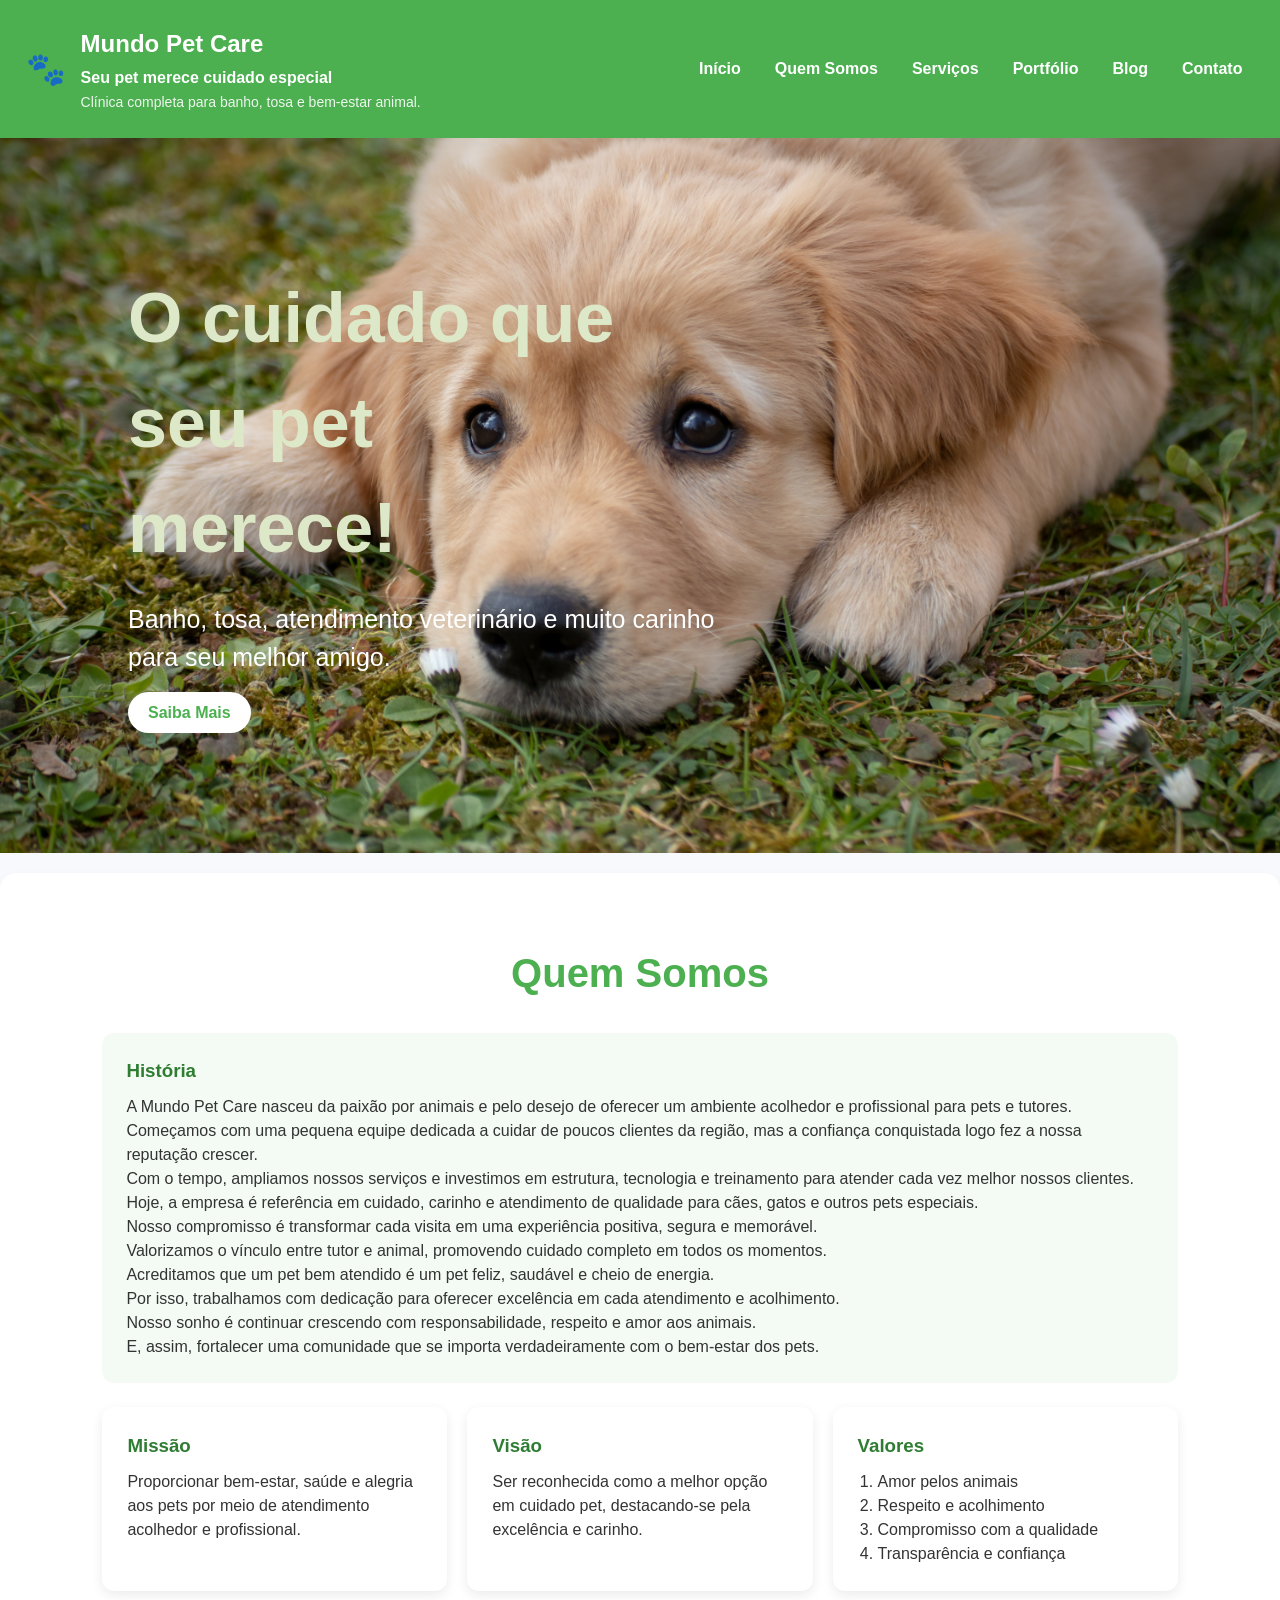
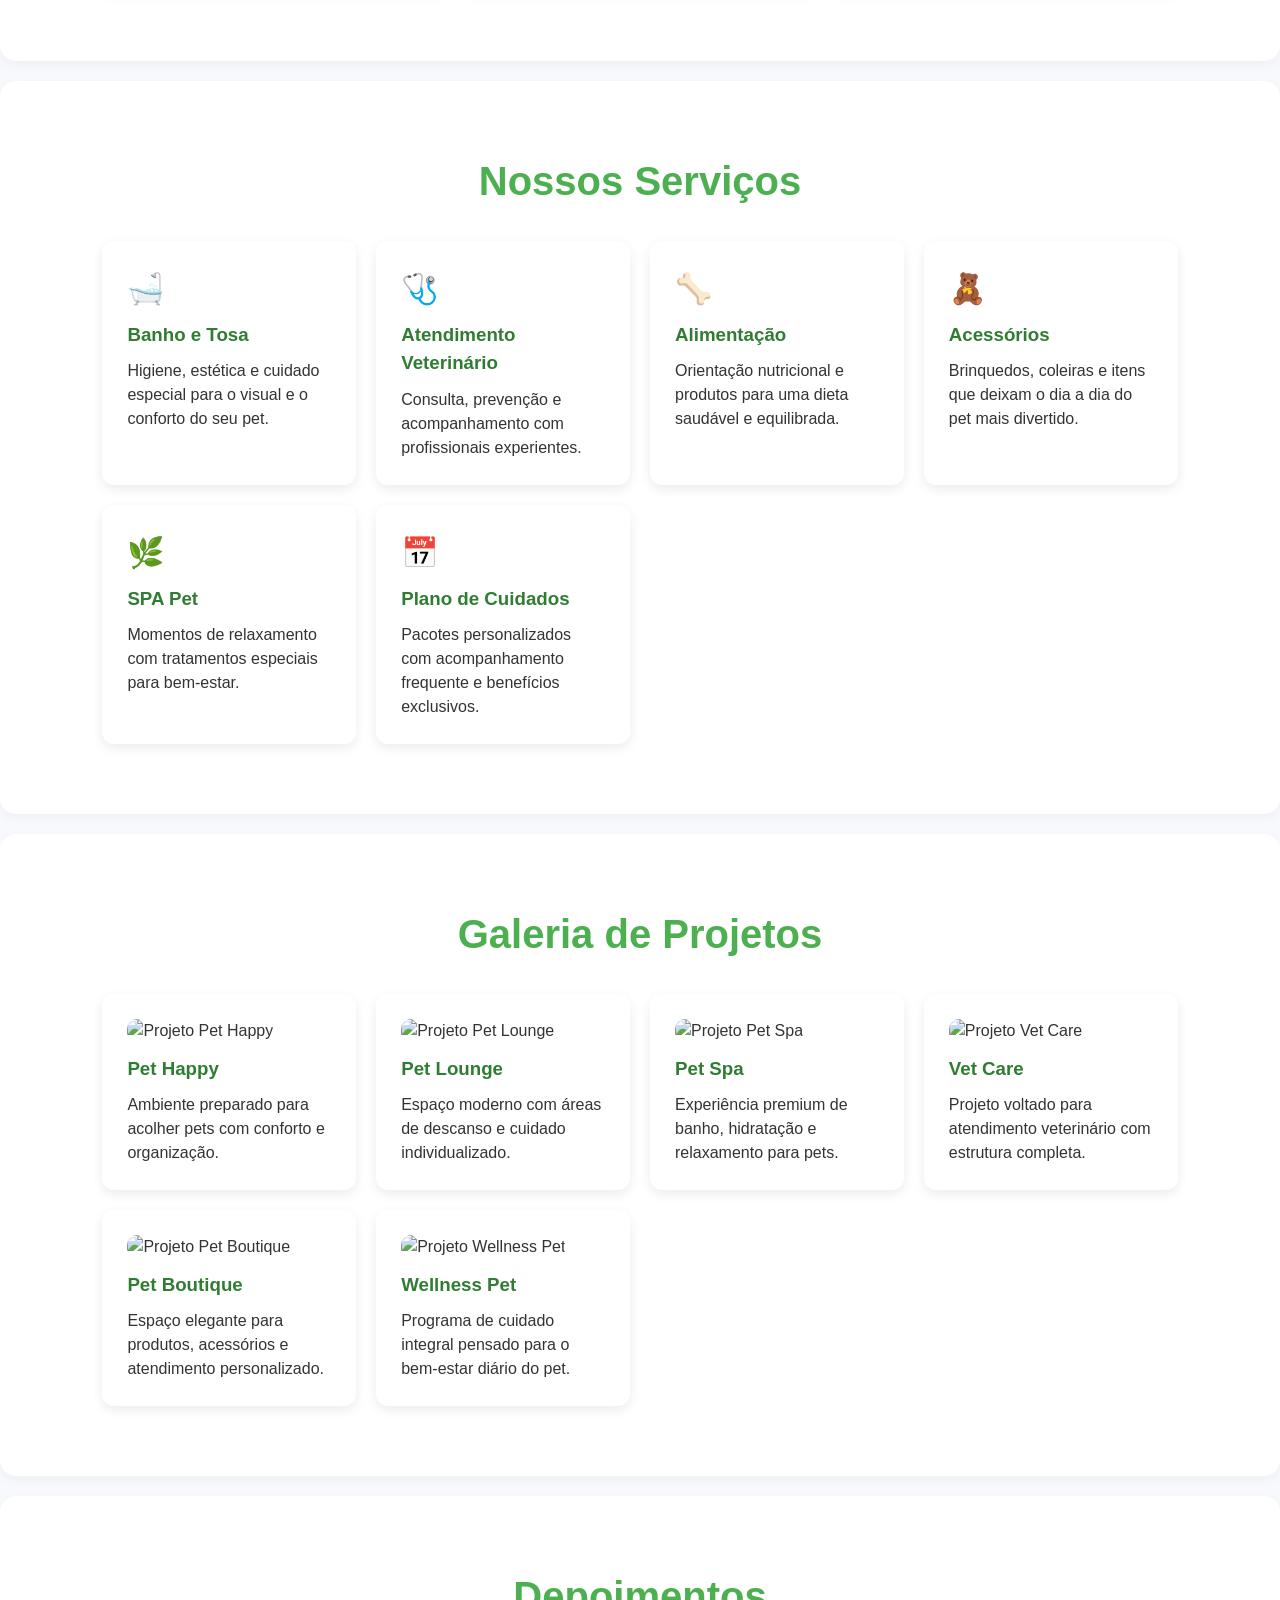
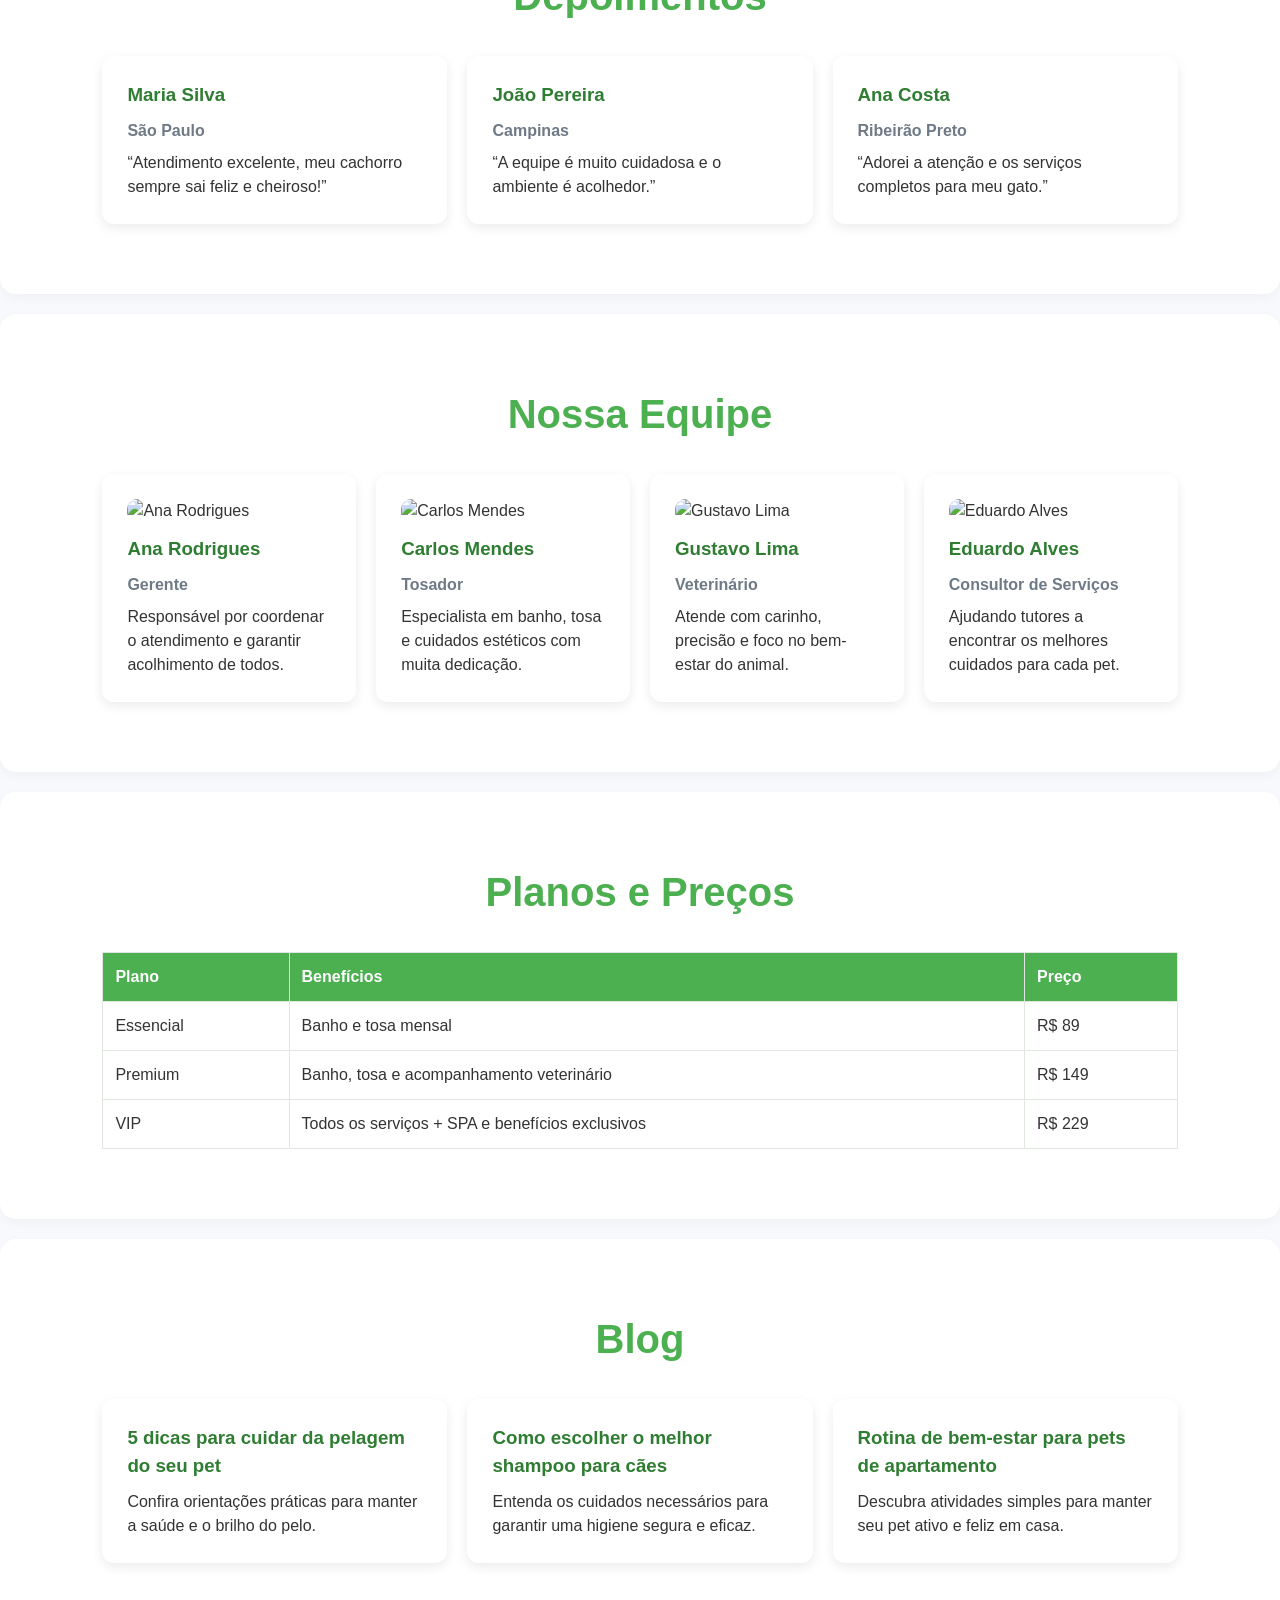
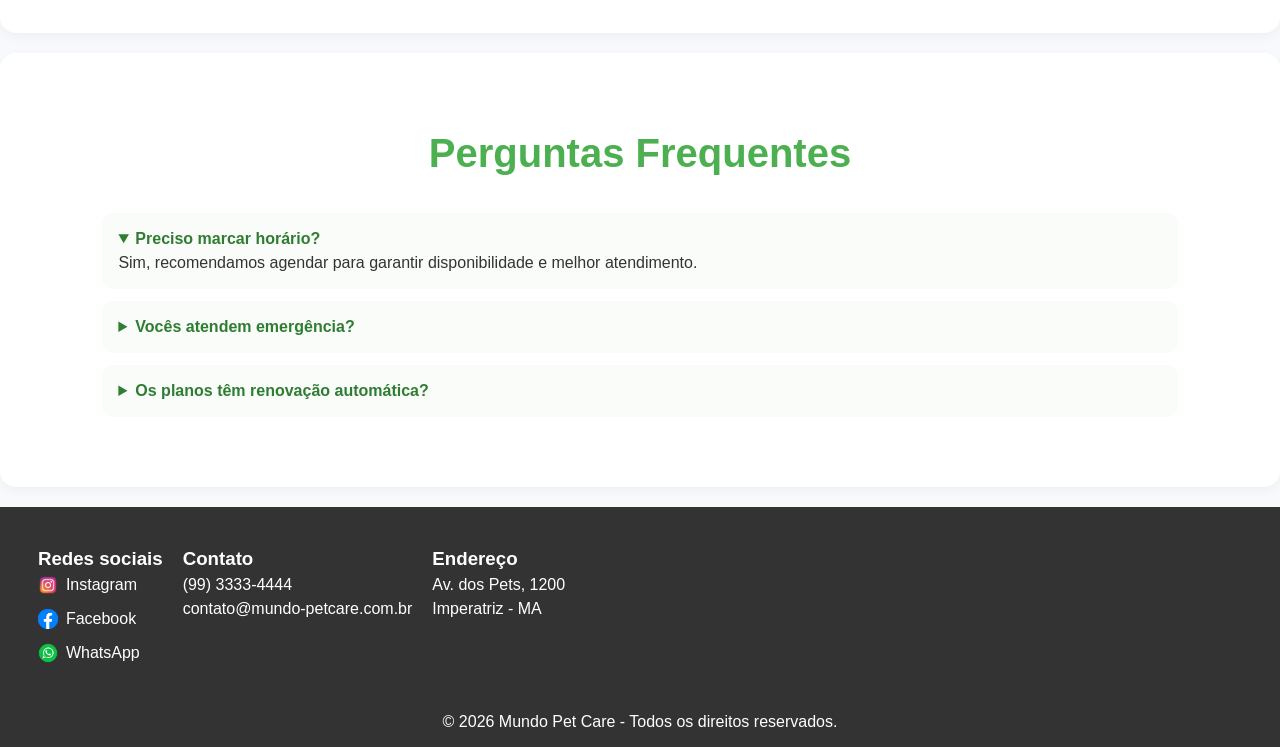
==== blog.html @ 41707fdf "Update" ====
<!DOCTYPE html>
<html lang="pt-BR">
<head>
    <meta charset="UTF-8">
    <meta name="viewport" content="width=device-width, initial-scale=1.0">
    <title>Mundo Pet Care</title>
    <link rel="stylesheet" href="css/style.css">
</head>
<body>

<header class="cabecalho-site">
    <div class="marca">
        <div class="logo">🐾</div>
        <div>
            <h2>Mundo Pet Care</h2>
            <p class="slogan">Seu pet merece cuidado especial</p>
            <p class="descricao">Clínica completa para banho, tosa e bem-estar animal.</p>
        </div>
    </div>

    <nav class="menu-principal">
        <a href="index.html">Início</a>
        <a href="sobre.html">Quem Somos</a>
        <a href="servicos.html">Serviços</a>
        <a href="#portfolio">Portfólio</a>
        <a href="#blog">Blog</a>
        <a href="#contato">Contato</a>
    </nav>
</header>

<section class="banner-principal">
    <div class="texto-banner">
        <h1>O cuidado que<br> seu pet<br> merece!</h1>
        <p>Banho, tosa, atendimento veterinário e muito carinho<br> para seu melhor amigo.</p>
        <a href="#servicos" class="botao">Saiba Mais</a>
    </div>
</section>

<section id="quem-somos" class="sobre">
    <h2>Quem Somos</h2>
    <div class="historia">
        <h3>História</h3>
        <p>A Mundo Pet Care nasceu da paixão por animais e pelo desejo de oferecer um ambiente acolhedor e profissional para pets e tutores.</p>
        <p>Começamos com uma pequena equipe dedicada a cuidar de poucos clientes da região, mas a confiança conquistada logo fez a nossa reputação crescer.</p>
        <p>Com o tempo, ampliamos nossos serviços e investimos em estrutura, tecnologia e treinamento para atender cada vez melhor nossos clientes.</p>
        <p>Hoje, a empresa é referência em cuidado, carinho e atendimento de qualidade para cães, gatos e outros pets especiais.</p>
        <p>Nosso compromisso é transformar cada visita em uma experiência positiva, segura e memorável.</p>
        <p>Valorizamos o vínculo entre tutor e animal, promovendo cuidado completo em todos os momentos.</p>
        <p>Acreditamos que um pet bem atendido é um pet feliz, saudável e cheio de energia.</p>
        <p>Por isso, trabalhamos com dedicação para oferecer excelência em cada atendimento e acolhimento.</p>
        <p>Nosso sonho é continuar crescendo com responsabilidade, respeito e amor aos animais.</p>
        <p>E, assim, fortalecer uma comunidade que se importa verdadeiramente com o bem-estar dos pets.</p>
    </div>

    <div class="grade-sobre">
        <div class="card-sobre">
            <h3>Missão</h3>
            <p>Proporcionar bem-estar, saúde e alegria aos pets por meio de atendimento acolhedor e profissional.</p>
        </div>
        <div class="card-sobre">
            <h3>Visão</h3>
            <p>Ser reconhecida como a melhor opção em cuidado pet, destacando-se pela excelência e carinho.</p>
        </div>
        <div class="card-sobre">
            <h3>Valores</h3>
            <ol>
                <li>Amor pelos animais</li>
                <li>Respeito e acolhimento</li>
                <li>Compromisso com a qualidade</li>
                <li>Transparência e confiança</li>
            </ol>
        </div>
    </div>
</section>

<section id="servicos" class="servicos">
    <h2>Nossos Serviços</h2>
    <div class="grade-cartoes">
        <div class="cartao">
            <span class="icon">🛁</span>
            <h3>Banho e Tosa</h3>
            <p>Higiene, estética e cuidado especial para o visual e o conforto do seu pet.</p>
        </div>
        <div class="cartao">
            <span class="icon">🩺</span>
            <h3>Atendimento Veterinário</h3>
            <p>Consulta, prevenção e acompanhamento com profissionais experientes.</p>
        </div>
        <div class="cartao">
            <span class="icon">🦴</span>
            <h3>Alimentação</h3>
            <p>Orientação nutricional e produtos para uma dieta saudável e equilibrada.</p>
        </div>
        <div class="cartao">
            <span class="icon">🧸</span>
            <h3>Acessórios</h3>
            <p>Brinquedos, coleiras e itens que deixam o dia a dia do pet mais divertido.</p>
        </div>
        <div class="cartao">
            <span class="icon">🌿</span>
            <h3>SPA Pet</h3>
            <p>Momentos de relaxamento com tratamentos especiais para bem-estar.</p>
        </div>
        <div class="cartao">
            <span class="icon">📅</span>
            <h3>Plano de Cuidados</h3>
            <p>Pacotes personalizados com acompanhamento frequente e benefícios exclusivos.</p>
        </div>
    </div>
</section>

<section id="portfolio" class="portfolio">
    <h2>Galeria de Projetos</h2>
    <div class="grade-cartoes">
        <div class="cartao-projeto">
            <img src="https://images.unsplash.com/photo-1517849845537-4d257902454a?auto=format&fit=crop&w=800&q=80" alt="Projeto Pet Happy">
            <h3>Pet Happy</h3>
            <p>Ambiente preparado para acolher pets com conforto e organização.</p>
        </div>
        <div class="cartao-projeto">
            <img src="https://images.unsplash.com/photo-1548199973-03cce0bbc87b?auto=format&fit=crop&w=800&q=80" alt="Projeto Pet Lounge">
            <h3>Pet Lounge</h3>
            <p>Espaço moderno com áreas de descanso e cuidado individualizado.</p>
        </div>
        <div class="cartao-projeto">
            <img src="https://images.unsplash.com/photo-1518717758536-85ae29035b6d?auto=format&fit=crop&w=800&q=80" alt="Projeto Pet Spa">
            <h3>Pet Spa</h3>
            <p>Experiência premium de banho, hidratação e relaxamento para pets.</p>
        </div>
        <div class="cartao-projeto">
            <img src="https://images.unsplash.com/photo-1534361960057-19889db9621e?auto=format&fit=crop&w=800&q=80" alt="Projeto Vet Care">
            <h3>Vet Care</h3>
            <p>Projeto voltado para atendimento veterinário com estrutura completa.</p>
        </div>
        <div class="cartao-projeto">
            <img src="https://images.unsplash.com/photo-1511044568932-338cba0ad803?auto=format&fit=crop&w=800&q=80" alt="Projeto Pet Boutique">
            <h3>Pet Boutique</h3>
            <p>Espaço elegante para produtos, acessórios e atendimento personalizado.</p>
        </div>
        <div class="cartao-projeto">
            <img src="https://images.unsplash.com/photo-1543466835-00a7907e9de1?auto=format&fit=crop&w=800&q=80" alt="Projeto Wellness Pet">
            <h3>Wellness Pet</h3>
            <p>Programa de cuidado integral pensado para o bem-estar diário do pet.</p>
        </div>
    </div>
</section>

<section class="depoimentos">
    <h2>Depoimentos</h2>
    <div class="grade-cartoes">
        <div class="cartao-depoimento">
            <h3>Maria Silva</h3>
            <p class="cidade">São Paulo</p>
            <p>“Atendimento excelente, meu cachorro sempre sai feliz e cheiroso!”</p>
        </div>
        <div class="cartao-depoimento">
            <h3>João Pereira</h3>
            <p class="cidade">Campinas</p>
            <p>“A equipe é muito cuidadosa e o ambiente é acolhedor.”</p>
        </div>
        <div class="cartao-depoimento">
            <h3>Ana Costa</h3>
            <p class="cidade">Ribeirão Preto</p>
            <p>“Adorei a atenção e os serviços completos para meu gato.”</p>
        </div>
    </div>
</section>

<section class="equipe">
    <h2>Nossa Equipe</h2>
    <div class="grade-cartoes">
        <div class="cartao-equipe">
            <img src="https://images.unsplash.com/photo-1494790108377-be9c29b29330?auto=format&fit=crop&w=400&q=80" alt="Ana Rodrigues">
            <h3>Ana Rodrigues</h3>
            <p class="cargo">Gerente</p>
            <p>Responsável por coordenar o atendimento e garantir acolhimento de todos.</p>
        </div>
        <div class="cartao-equipe">
            <img src="https://images.unsplash.com/photo-1500648767791-00dcc994a43e?auto=format&fit=crop&w=400&q=80" alt="Carlos Mendes">
            <h3>Carlos Mendes</h3>
            <p class="cargo">Tosador</p>
            <p>Especialista em banho, tosa e cuidados estéticos com muita dedicação.</p>
        </div>
        <div class="cartao-equipe">
            <img src="https://images.unsplash.com/photo-1544723795-3fb6469f5b39?auto=format&fit=crop&w=400&q=80" alt="Gustavo Lima">
            <h3>Gustavo Lima</h3>
            <p class="cargo">Veterinário</p>
            <p>Atende com carinho, precisão e foco no bem-estar do animal.</p>
        </div>
        <div class="cartao-equipe">
            <img src="https://images.unsplash.com/photo-1519345182560-3f2917c472ef?auto=format&fit=crop&w=400&q=80" alt="Eduardo Alves">
            <h3>Eduardo Alves</h3>
            <p class="cargo">Consultor de Serviços</p>
            <p>Ajudando tutores a encontrar os melhores cuidados para cada pet.</p>
        </div>
    </div>
</section>

<section class="planos">
    <h2>Planos e Preços</h2>
    <table>
            <tr>
                <th>Plano</th>
                <th>Benefícios</th>
                <th>Preço</th>
            </tr>
            <tr>
                <td>Essencial</td>
                <td>Banho e tosa mensal</td>
                <td>R$ 89</td>
            </tr>
            <tr>
                <td>Premium</td>
                <td>Banho, tosa e acompanhamento veterinário</td>
                <td>R$ 149</td>
            </tr>
            <tr>
                <td>VIP</td>
                <td>Todos os serviços + SPA e benefícios exclusivos</td>
                <td>R$ 229</td>
            </tr>
    </table>
</section>

<section id="blog" class="blog">
    <h2>Blog</h2>
    <div class="grade-cartoes">
        <article class="cartao-blog">
            <h3>5 dicas para cuidar da pelagem do seu pet</h3>
            <p>Confira orientações práticas para manter a saúde e o brilho do pelo.</p>
        </article>
        <article class="cartao-blog">
            <h3>Como escolher o melhor shampoo para cães</h3>
            <p>Entenda os cuidados necessários para garantir uma higiene segura e eficaz.</p>
        </article>
        <article class="cartao-blog">
            <h3>Rotina de bem-estar para pets de apartamento</h3>
            <p>Descubra atividades simples para manter seu pet ativo e feliz em casa.</p>
        </article>
    </div>
</section>

<section class="perguntas-frequentes">
    <h2>Perguntas Frequentes</h2>
    <div class="lista-perguntas">
        <details open>
            <summary>Preciso marcar horário?</summary>
            <p>Sim, recomendamos agendar para garantir disponibilidade e melhor atendimento.</p>
        </details>
        <details>
            <summary>Vocês atendem emergência?</summary>
            <p>Atendemos situações urgentes conforme a disponibilidade da equipe veterinária.</p>
        </details>
        <details>
            <summary>Os planos têm renovação automática?</summary>
            <p>Os planos podem ser renovados mensalmente, com suporte da nossa equipe.</p>
        </details>
    </div>
</section>

<footer id="contato">
    <div class="conteudo-rodape">
        <div>
            <h3>Redes sociais</h3>
            <div class="redes">
                <a href="#"><img src="img/insta.png" alt="Instagram">Instagram</a>
                <a href="#"><img src="img/face.png" alt="Facebook">Facebook</a>
                <a href="#"><img src="img/zap.png" alt="WhatsApp">WhatsApp</a>
            </div>
        </div>
        <div>
            <h3>Contato</h3>
            <p>(99) 3333-4444</p>
            <p>contato@mundo-petcare.com.br</p>
        </div>
        <div>
            <h3>Endereço</h3>
            <p>Av. dos Pets, 1200</p>
            <p>Imperatriz - MA</p>
        </div>
    </div>
    <p class="copyright">© 2026 Mundo Pet Care - Todos os direitos reservados.</p>
</footer>

</body>
</html>
---- css/style.css ----
* {
    margin: 0;
    padding: 0;
    box-sizing: border-box;
    font-family: Arial, Helvetica, sans-serif;
}

body {
    background: #f7f9fc;
    color: #333;
    line-height: 1.5;
}

header {
    display: flex;
    justify-content: space-between;
    align-items: center;
    padding: 2%;
    background: #4CAF50;
    color: white;
}

.marca {
    display: flex;
    align-items: center;
    gap: 15px;
}

.logo {
    font-size: 32px;
    font-weight: bold;
}

.marca h2 {
    color: white;
    font-size: 24px;
    margin-bottom: 4px;
    text-align: left;
}

.slogan {
    font-weight: bold;
    margin-bottom: 2px;
}

.descricao {
    font-size: 14px;
    opacity: 0.9;
}

.menu-principal {
    display: flex;
    flex-wrap: wrap;
    gap: 10px;
}

.menu-principal a {
    color: white;
    text-decoration: none;
    padding: 8px 12px;
    border-radius: 6px;
    font-weight: bold;
}

.menu-principal a:hover {
    background: rgba(255, 255, 255, 0.25);
}

.botao {
    background: white;
    color: #4CAF50;
    padding: 12px 20px;
    border-radius: 25px;
    text-decoration: none;
    font-weight: bold;
}
.botao:hover {
    background: #3f9143;
    color:#ffffff;
}

.banner-principal {
    display: flex;
    align-items: center;
    padding: 10%;
    background-image: url("../img/birgl-dog-4372036.jpg");
    background-position: center;
    background-size: cover;
    background-repeat: no-repeat;
}

.banner-principal h1 {
    font-size: 70px;
    margin-bottom: 20px;
    color: #dce8c7;
}

.banner-principal p {
    margin-bottom: 25px;
    font-size: 25px;
    color: white;
}

section {
    padding: 70px 8%;
}

h2 {
    text-align: center;
    margin-bottom: 30px;
    font-size: 40px;
    color: #4CAF50;
}

.sobre,
.servicos,
.portfolio,
.depoimentos,
.equipe,
.planos,
.blog,
.perguntas-frequentes {
    background: white;
    margin: 20px 0;
    border-radius: 16px;
    box-shadow: 0 4px 12px rgba(0, 0, 0, 0.04);
}

.historia {
    background: #f4fbf4;
    padding: 24px;
    border-radius: 12px;
    margin-bottom: 24px;
}

.historia h3,
.card-sobre h3,
.cartao h3,
.cartao-projeto h3,
.cartao-depoimento h3,
.cartao-equipe h3,
.cartao-blog h3 {
    color: #2f7d32;
    margin-bottom: 10px;
}

.grade-sobre,
.grade-cartoes {
    display: grid;
    grid-template-columns: repeat(auto-fit, minmax(220px, 1fr));
    gap: 20px;
}

.card-sobre,
.cartao,
.cartao-projeto,
.cartao-depoimento,
.cartao-equipe,
.cartao-blog {
    background: white;
    padding: 25px;
    border-radius: 12px;
    box-shadow: 0 4px 12px rgba(0, 0, 0, 0.08);
}

.card-sobre ol {
    padding-left: 20px;
}

.icon {
    font-size: 30px;
    display: inline-block;
    margin-bottom: 10px;
}

.cartao-projeto img,
.cartao-equipe img {
    width: 100%;
    height: 180px;
    object-fit: cover;
    border-radius: 10px;
    margin-bottom: 12px;
}

.cidade,
.cargo {
    color: #6f7a87;
    font-weight: bold;
    margin-bottom: 8px;
}

table {
    width: 100%;
    border-collapse: collapse;
    background: white;
}

th,
td {
    border: 1px solid #dfe7df;
    padding: 12px;
    text-align: left;
}

th {
    background: #4CAF50;
    color: white;
}

.lista-perguntas {
    display: grid;
    gap: 12px;
}

.lista-perguntas details {
    background: #f9fcf9;
    padding: 14px 16px;
    border-radius: 10px;
}

.lista-perguntas summary {
    cursor: pointer;
    font-weight: bold;
    color: #2f7d32;
}

.conteudo-rodape {
    display: flex;
    
    gap: 20px;
    padding: 2%;
}

footer a {
    color: white;
    text-decoration: none;
}

footer {
    justify-content:center;
    background: #333;
    color: white;
    padding: 1%;
    text-align: left;
}
.redes {
    display: flex;
    flex-direction: column;
    gap: 10px;
}

.redes img {
    width: 20px;
    height: 20px;
    margin-right: 8px;
}

.redes a {
    display: inline-flex;
    align-items: center;
    color: white;
    text-decoration: none;
}

.redes a:hover {
    text-decoration: underline;
}

.copyright {
    margin-top: 20px;
    text-align: center;
}
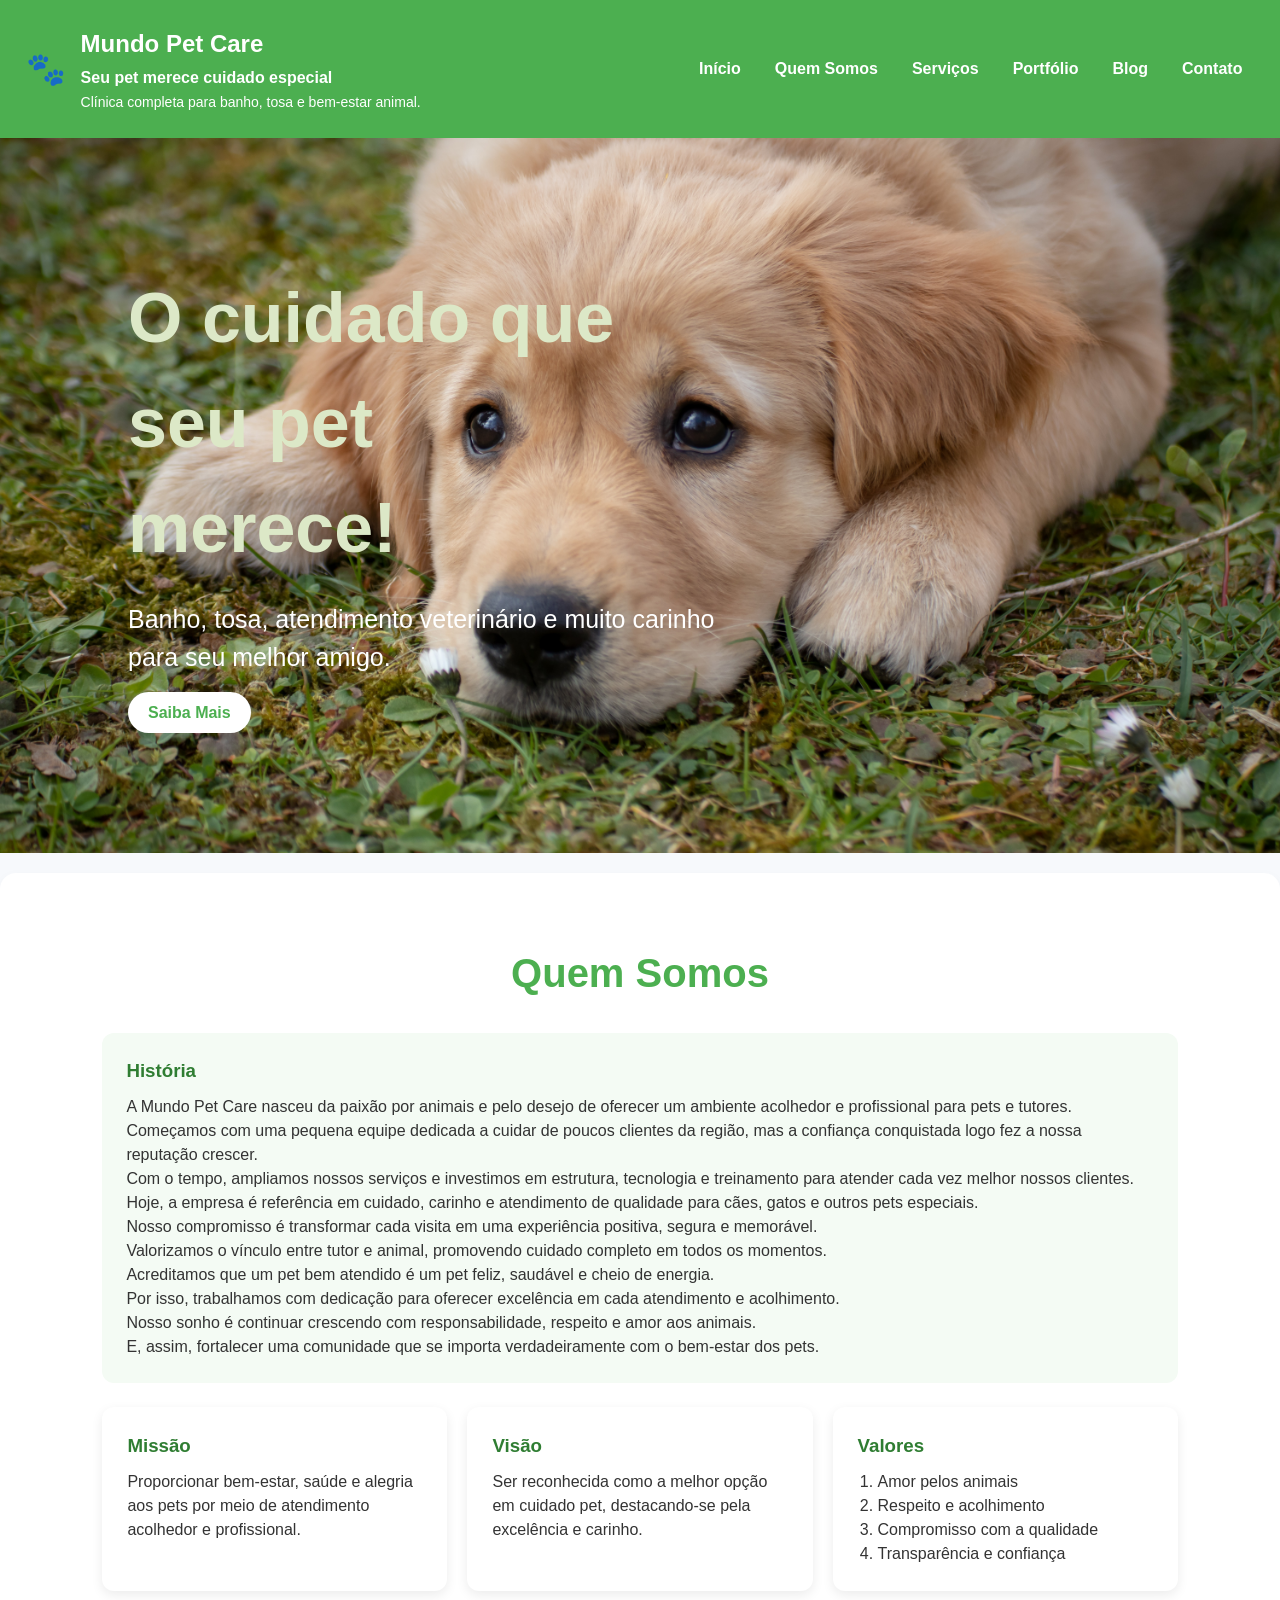
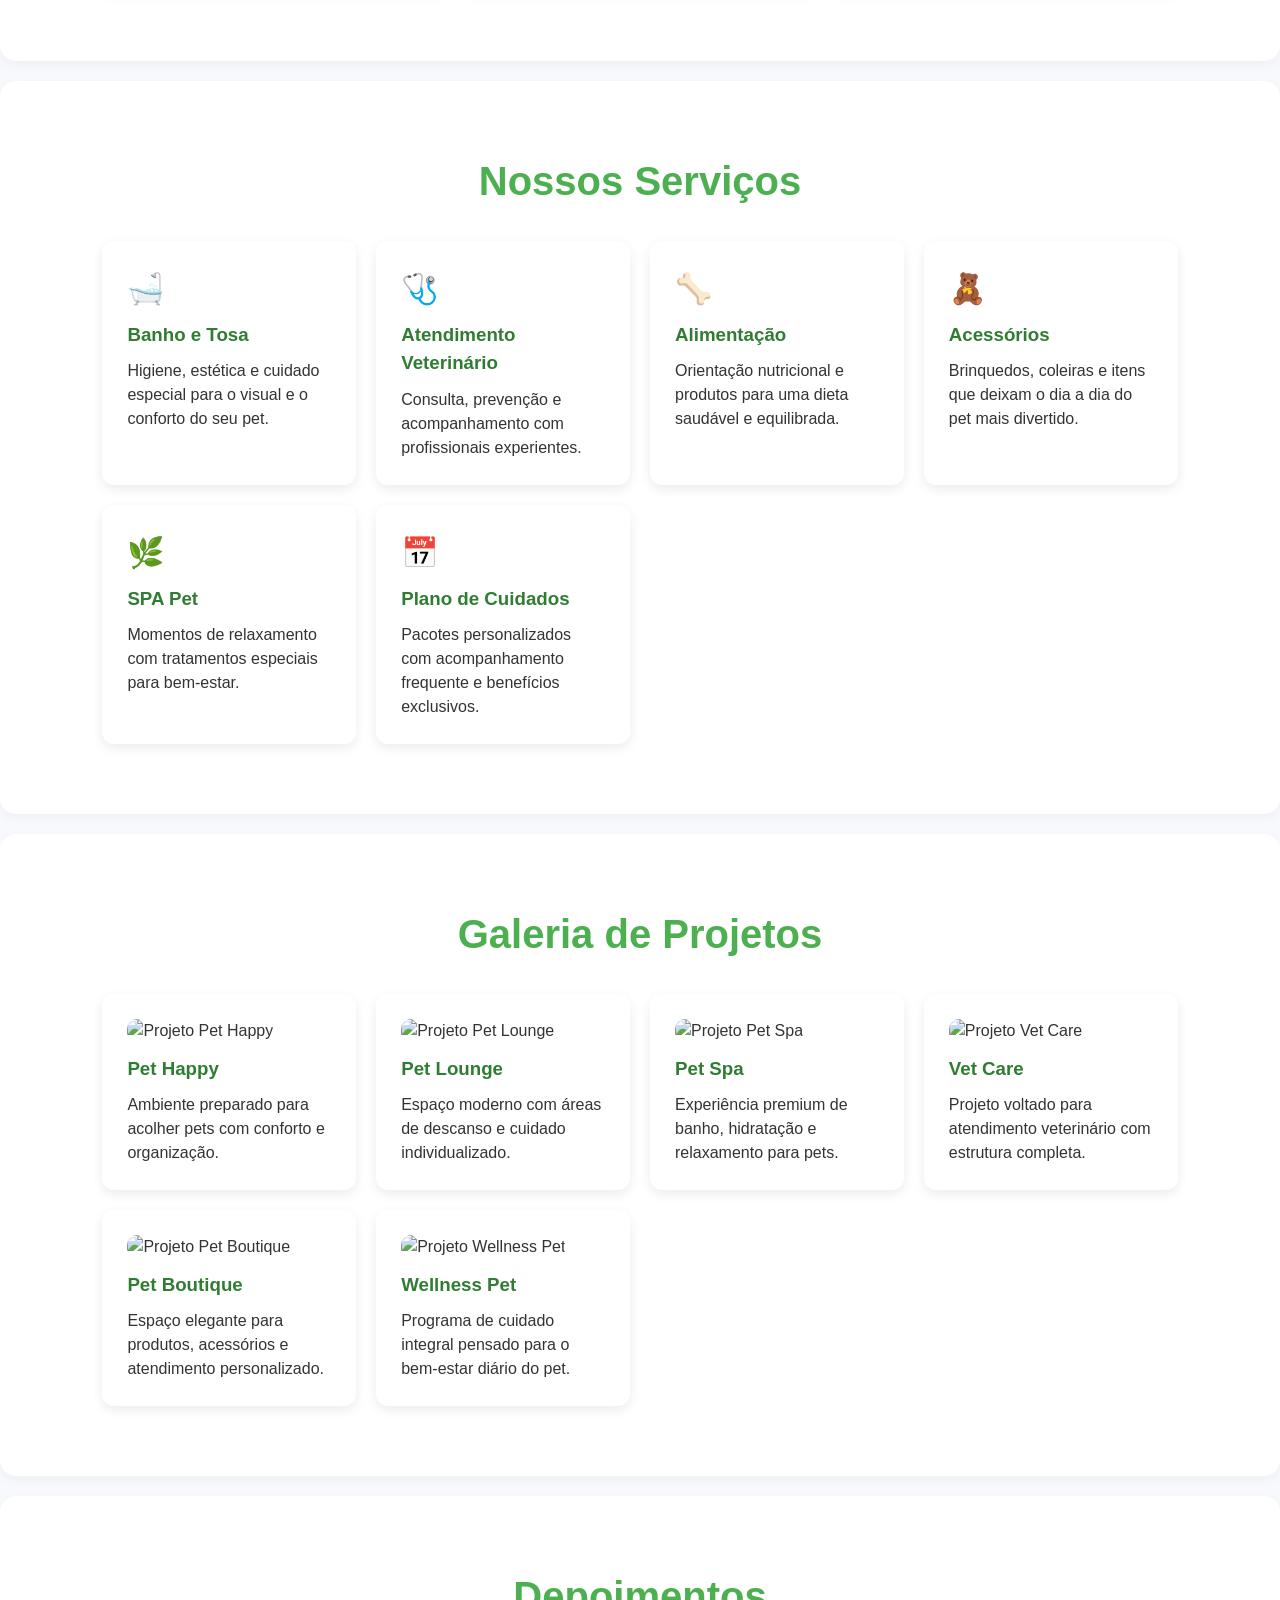
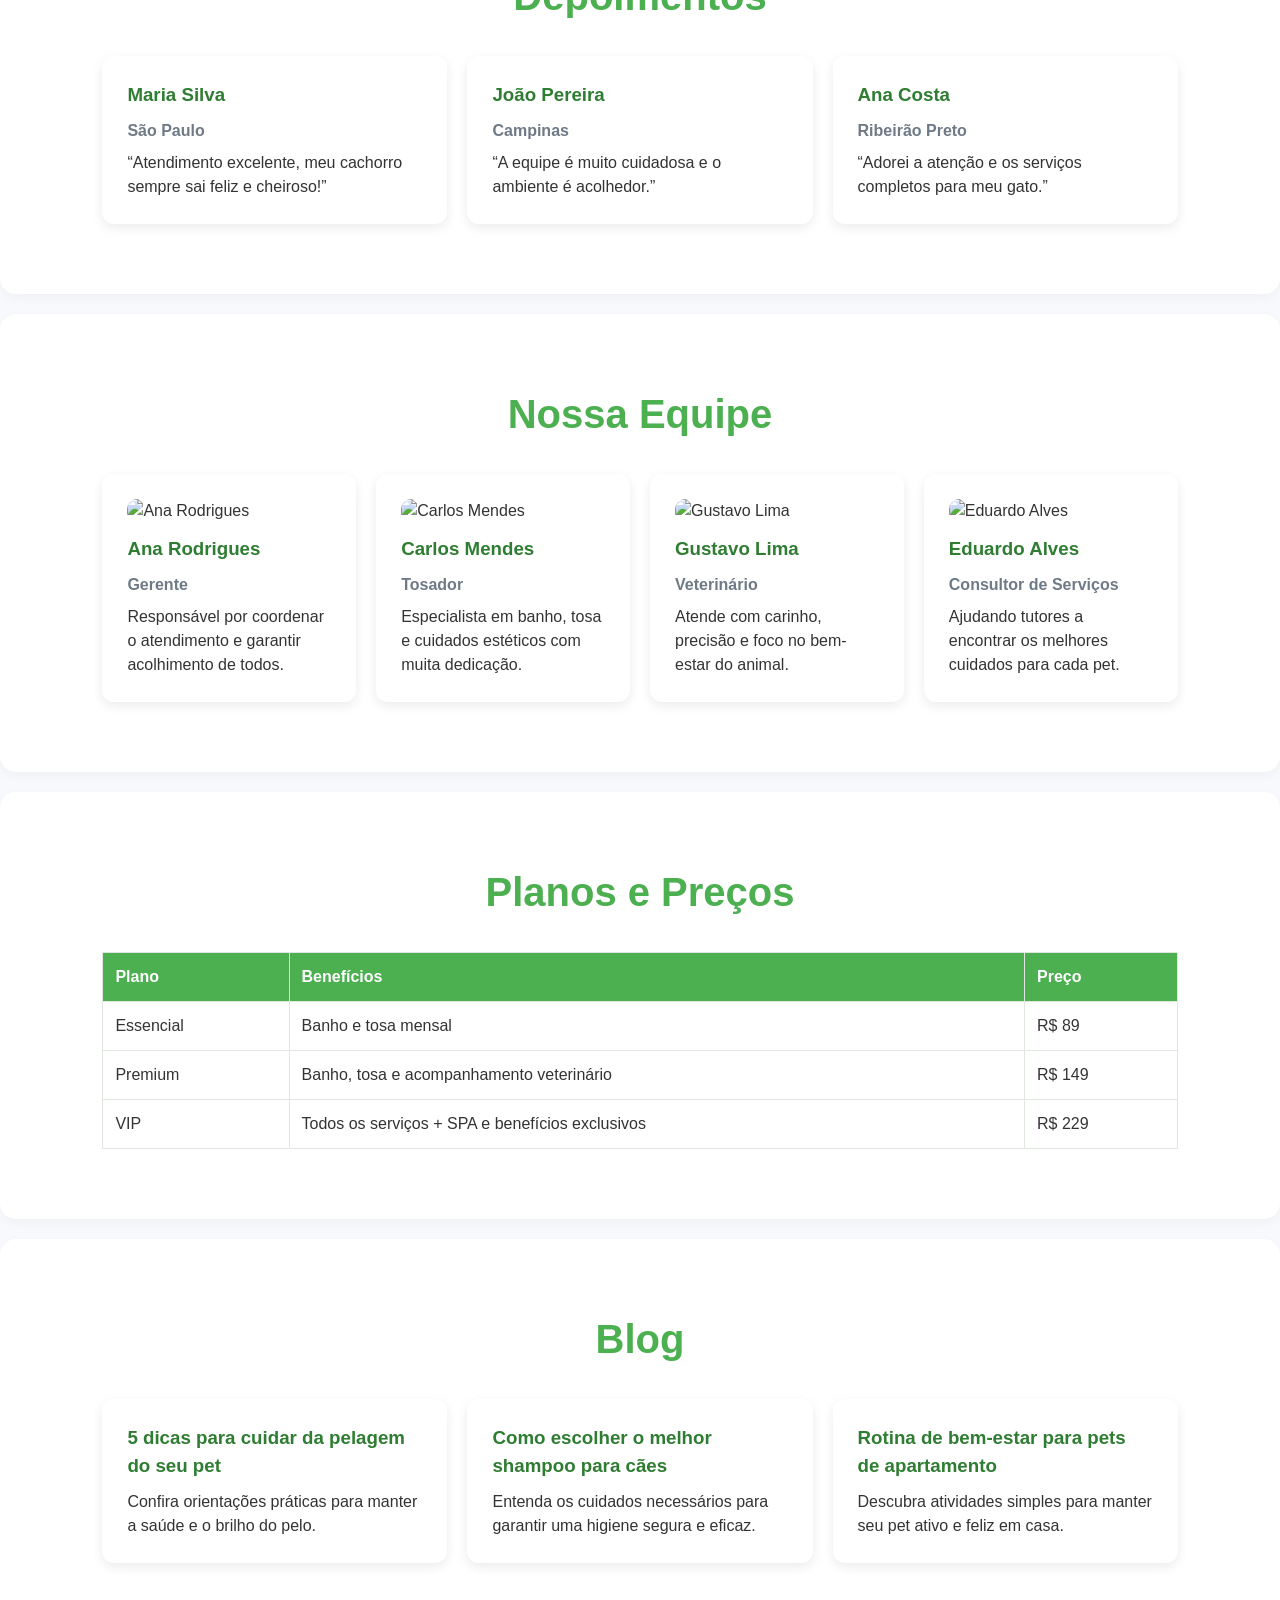
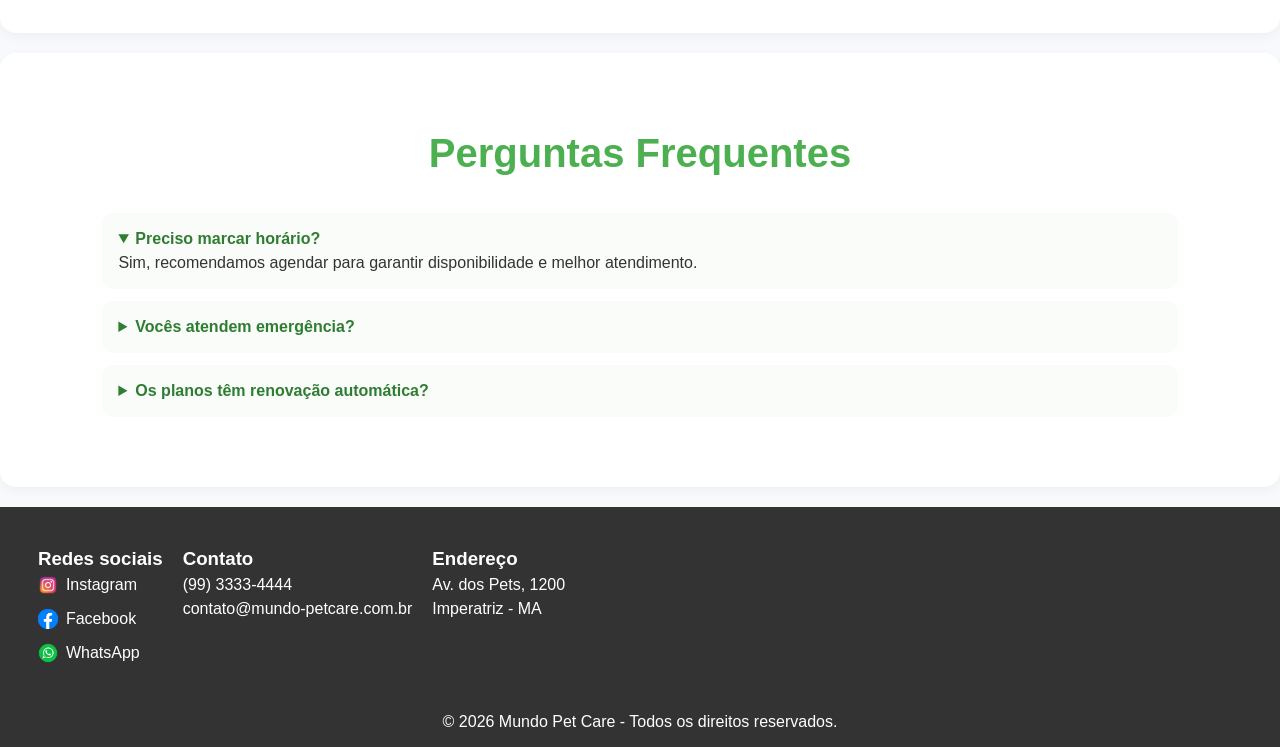
==== commit fe9de03d: "Atualiza links de redes sociais e ajusta estilo do site" ====
--- a/blog.html
+++ b/blog.html
@@ -263,9 +263,9 @@
         <div>
             <h3>Redes sociais</h3>
             <div class="redes">
-                <a href="#"><img src="img/insta.png" alt="Instagram">Instagram</a>
-                <a href="#"><img src="img/face.png" alt="Facebook">Facebook</a>
-                <a href="#"><img src="img/zap.png" alt="WhatsApp">WhatsApp</a>
+                <a href="https://www.instagram.com" target="_blank"><img src="img/insta.png" alt="Instagram">Instagram</a>
+                <a href="https://www.facebook.com" target="_blank"><img src="img/face.png" alt="Facebook">Facebook</a>
+                <a href="https://web.whatsapp.com" target="_blank"><img src="img/zap.png" alt="WhatsApp">WhatsApp</a>
             </div>
         </div>
         <div>
--- a/css/style.css
+++ b/css/style.css
@@ -45,7 +45,6 @@
 
 .descricao {
     font-size: 14px;
-    opacity: 0.9;
 }
 
 .menu-principal {
@@ -58,12 +57,12 @@
     color: white;
     text-decoration: none;
     padding: 8px 12px;
-    border-radius: 6px;
+    border-radius: 20px;
     font-weight: bold;
 }
 
 .menu-principal a:hover {
-    background: rgba(255, 255, 255, 0.25);
+    background: rgba(255, 255, 255, 0.185);
 }
 
 .botao {
@@ -226,7 +225,7 @@
 
 .conteudo-rodape {
     display: flex;
-    
+
     gap: 20px;
     padding: 2%;
 }
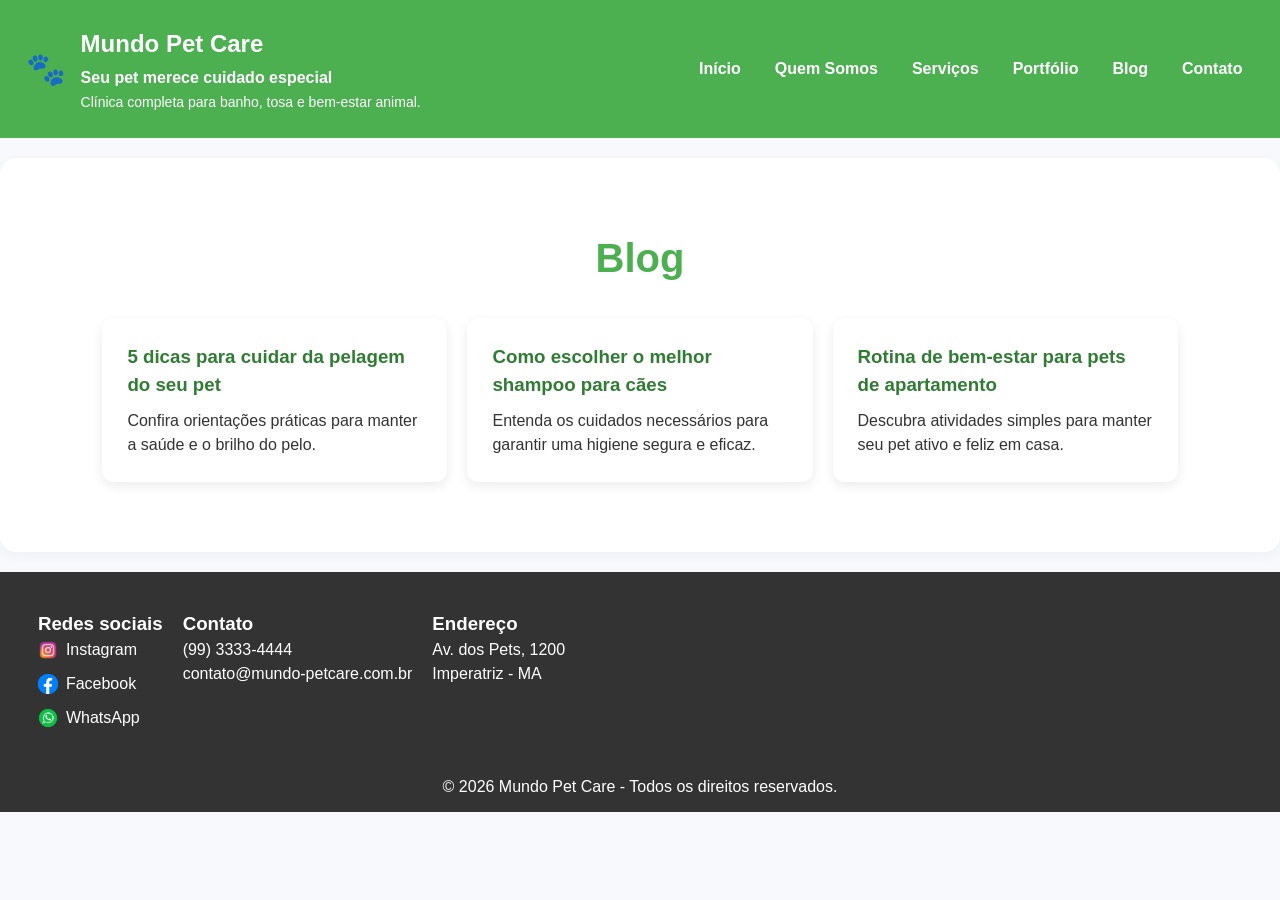
==== commit 28a5310b: "s" ====
--- a/blog.html
+++ b/blog.html
@@ -23,238 +23,27 @@
         <a href="sobre.html">Quem Somos</a>
         <a href="servicos.html">Serviços</a>
         <a href="#portfolio">Portfólio</a>
-        <a href="#blog">Blog</a>
+        <a href="blog.html">Blog</a>
         <a href="#contato">Contato</a>
     </nav>
 </header>
 
-<section class="banner-principal">
-    <div class="texto-banner">
-        <h1>O cuidado que<br> seu pet<br> merece!</h1>
-        <p>Banho, tosa, atendimento veterinário e muito carinho<br> para seu melhor amigo.</p>
-        <a href="#servicos" class="botao">Saiba Mais</a>
-    </div>
-</section>
-
-<section id="quem-somos" class="sobre">
-    <h2>Quem Somos</h2>
-    <div class="historia">
-        <h3>História</h3>
-        <p>A Mundo Pet Care nasceu da paixão por animais e pelo desejo de oferecer um ambiente acolhedor e profissional para pets e tutores.</p>
-        <p>Começamos com uma pequena equipe dedicada a cuidar de poucos clientes da região, mas a confiança conquistada logo fez a nossa reputação crescer.</p>
-        <p>Com o tempo, ampliamos nossos serviços e investimos em estrutura, tecnologia e treinamento para atender cada vez melhor nossos clientes.</p>
-        <p>Hoje, a empresa é referência em cuidado, carinho e atendimento de qualidade para cães, gatos e outros pets especiais.</p>
-        <p>Nosso compromisso é transformar cada visita em uma experiência positiva, segura e memorável.</p>
-        <p>Valorizamos o vínculo entre tutor e animal, promovendo cuidado completo em todos os momentos.</p>
-        <p>Acreditamos que um pet bem atendido é um pet feliz, saudável e cheio de energia.</p>
-        <p>Por isso, trabalhamos com dedicação para oferecer excelência em cada atendimento e acolhimento.</p>
-        <p>Nosso sonho é continuar crescendo com responsabilidade, respeito e amor aos animais.</p>
-        <p>E, assim, fortalecer uma comunidade que se importa verdadeiramente com o bem-estar dos pets.</p>
-    </div>
-
-    <div class="grade-sobre">
-        <div class="card-sobre">
-            <h3>Missão</h3>
-            <p>Proporcionar bem-estar, saúde e alegria aos pets por meio de atendimento acolhedor e profissional.</p>
-        </div>
-        <div class="card-sobre">
-            <h3>Visão</h3>
-            <p>Ser reconhecida como a melhor opção em cuidado pet, destacando-se pela excelência e carinho.</p>
-        </div>
-        <div class="card-sobre">
-            <h3>Valores</h3>
-            <ol>
-                <li>Amor pelos animais</li>
-                <li>Respeito e acolhimento</li>
-                <li>Compromisso com a qualidade</li>
-                <li>Transparência e confiança</li>
-            </ol>
-        </div>
-    </div>
-</section>
-
-<section id="servicos" class="servicos">
-    <h2>Nossos Serviços</h2>
-    <div class="grade-cartoes">
-        <div class="cartao">
-            <span class="icon">🛁</span>
-            <h3>Banho e Tosa</h3>
-            <p>Higiene, estética e cuidado especial para o visual e o conforto do seu pet.</p>
-        </div>
-        <div class="cartao">
-            <span class="icon">🩺</span>
-            <h3>Atendimento Veterinário</h3>
-            <p>Consulta, prevenção e acompanhamento com profissionais experientes.</p>
-        </div>
-        <div class="cartao">
-            <span class="icon">🦴</span>
-            <h3>Alimentação</h3>
-            <p>Orientação nutricional e produtos para uma dieta saudável e equilibrada.</p>
-        </div>
-        <div class="cartao">
-            <span class="icon">🧸</span>
-            <h3>Acessórios</h3>
-            <p>Brinquedos, coleiras e itens que deixam o dia a dia do pet mais divertido.</p>
-        </div>
-        <div class="cartao">
-            <span class="icon">🌿</span>
-            <h3>SPA Pet</h3>
-            <p>Momentos de relaxamento com tratamentos especiais para bem-estar.</p>
-        </div>
-        <div class="cartao">
-            <span class="icon">📅</span>
-            <h3>Plano de Cuidados</h3>
-            <p>Pacotes personalizados com acompanhamento frequente e benefícios exclusivos.</p>
-        </div>
-    </div>
-</section>
-
-<section id="portfolio" class="portfolio">
-    <h2>Galeria de Projetos</h2>
-    <div class="grade-cartoes">
-        <div class="cartao-projeto">
-            <img src="https://images.unsplash.com/photo-1517849845537-4d257902454a?auto=format&fit=crop&w=800&q=80" alt="Projeto Pet Happy">
-            <h3>Pet Happy</h3>
-            <p>Ambiente preparado para acolher pets com conforto e organização.</p>
-        </div>
-        <div class="cartao-projeto">
-            <img src="https://images.unsplash.com/photo-1548199973-03cce0bbc87b?auto=format&fit=crop&w=800&q=80" alt="Projeto Pet Lounge">
-            <h3>Pet Lounge</h3>
-            <p>Espaço moderno com áreas de descanso e cuidado individualizado.</p>
-        </div>
-        <div class="cartao-projeto">
-            <img src="https://images.unsplash.com/photo-1518717758536-85ae29035b6d?auto=format&fit=crop&w=800&q=80" alt="Projeto Pet Spa">
-            <h3>Pet Spa</h3>
-            <p>Experiência premium de banho, hidratação e relaxamento para pets.</p>
-        </div>
-        <div class="cartao-projeto">
-            <img src="https://images.unsplash.com/photo-1534361960057-19889db9621e?auto=format&fit=crop&w=800&q=80" alt="Projeto Vet Care">
-            <h3>Vet Care</h3>
-            <p>Projeto voltado para atendimento veterinário com estrutura completa.</p>
-        </div>
-        <div class="cartao-projeto">
-            <img src="https://images.unsplash.com/photo-1511044568932-338cba0ad803?auto=format&fit=crop&w=800&q=80" alt="Projeto Pet Boutique">
-            <h3>Pet Boutique</h3>
-            <p>Espaço elegante para produtos, acessórios e atendimento personalizado.</p>
-        </div>
-        <div class="cartao-projeto">
-            <img src="https://images.unsplash.com/photo-1543466835-00a7907e9de1?auto=format&fit=crop&w=800&q=80" alt="Projeto Wellness Pet">
-            <h3>Wellness Pet</h3>
-            <p>Programa de cuidado integral pensado para o bem-estar diário do pet.</p>
-        </div>
-    </div>
-</section>
-
-<section class="depoimentos">
-    <h2>Depoimentos</h2>
-    <div class="grade-cartoes">
-        <div class="cartao-depoimento">
-            <h3>Maria Silva</h3>
-            <p class="cidade">São Paulo</p>
-            <p>“Atendimento excelente, meu cachorro sempre sai feliz e cheiroso!”</p>
-        </div>
-        <div class="cartao-depoimento">
-            <h3>João Pereira</h3>
-            <p class="cidade">Campinas</p>
-            <p>“A equipe é muito cuidadosa e o ambiente é acolhedor.”</p>
-        </div>
-        <div class="cartao-depoimento">
-            <h3>Ana Costa</h3>
-            <p class="cidade">Ribeirão Preto</p>
-            <p>“Adorei a atenção e os serviços completos para meu gato.”</p>
-        </div>
-    </div>
-</section>
-
-<section class="equipe">
-    <h2>Nossa Equipe</h2>
-    <div class="grade-cartoes">
-        <div class="cartao-equipe">
-            <img src="https://images.unsplash.com/photo-1494790108377-be9c29b29330?auto=format&fit=crop&w=400&q=80" alt="Ana Rodrigues">
-            <h3>Ana Rodrigues</h3>
-            <p class="cargo">Gerente</p>
-            <p>Responsável por coordenar o atendimento e garantir acolhimento de todos.</p>
-        </div>
-        <div class="cartao-equipe">
-            <img src="https://images.unsplash.com/photo-1500648767791-00dcc994a43e?auto=format&fit=crop&w=400&q=80" alt="Carlos Mendes">
-            <h3>Carlos Mendes</h3>
-            <p class="cargo">Tosador</p>
-            <p>Especialista em banho, tosa e cuidados estéticos com muita dedicação.</p>
-        </div>
-        <div class="cartao-equipe">
-            <img src="https://images.unsplash.com/photo-1544723795-3fb6469f5b39?auto=format&fit=crop&w=400&q=80" alt="Gustavo Lima">
-            <h3>Gustavo Lima</h3>
-            <p class="cargo">Veterinário</p>
-            <p>Atende com carinho, precisão e foco no bem-estar do animal.</p>
-        </div>
-        <div class="cartao-equipe">
-            <img src="https://images.unsplash.com/photo-1519345182560-3f2917c472ef?auto=format&fit=crop&w=400&q=80" alt="Eduardo Alves">
-            <h3>Eduardo Alves</h3>
-            <p class="cargo">Consultor de Serviços</p>
-            <p>Ajudando tutores a encontrar os melhores cuidados para cada pet.</p>
-        </div>
-    </div>
-</section>
-
-<section class="planos">
-    <h2>Planos e Preços</h2>
-    <table>
-            <tr>
-                <th>Plano</th>
-                <th>Benefícios</th>
-                <th>Preço</th>
-            </tr>
-            <tr>
-                <td>Essencial</td>
-                <td>Banho e tosa mensal</td>
-                <td>R$ 89</td>
-            </tr>
-            <tr>
-                <td>Premium</td>
-                <td>Banho, tosa e acompanhamento veterinário</td>
-                <td>R$ 149</td>
-            </tr>
-            <tr>
-                <td>VIP</td>
-                <td>Todos os serviços + SPA e benefícios exclusivos</td>
-                <td>R$ 229</td>
-            </tr>
-    </table>
-</section>
 
 <section id="blog" class="blog">
     <h2>Blog</h2>
     <div class="grade-cartoes">
-        <article class="cartao-blog">
+        <div class="cartao-blog">
             <h3>5 dicas para cuidar da pelagem do seu pet</h3>
             <p>Confira orientações práticas para manter a saúde e o brilho do pelo.</p>
-        </article>
-        <article class="cartao-blog">
+        </div>
+        <div class="cartao-blog">
             <h3>Como escolher o melhor shampoo para cães</h3>
             <p>Entenda os cuidados necessários para garantir uma higiene segura e eficaz.</p>
-        </article>
-        <article class="cartao-blog">
+        </div>
+        <div class="cartao-blog">
             <h3>Rotina de bem-estar para pets de apartamento</h3>
             <p>Descubra atividades simples para manter seu pet ativo e feliz em casa.</p>
-        </article>
-    </div>
-</section>
-
-<section class="perguntas-frequentes">
-    <h2>Perguntas Frequentes</h2>
-    <div class="lista-perguntas">
-        <details open>
-            <summary>Preciso marcar horário?</summary>
-            <p>Sim, recomendamos agendar para garantir disponibilidade e melhor atendimento.</p>
-        </details>
-        <details>
-            <summary>Vocês atendem emergência?</summary>
-            <p>Atendemos situações urgentes conforme a disponibilidade da equipe veterinária.</p>
-        </details>
-        <details>
-            <summary>Os planos têm renovação automática?</summary>
-            <p>Os planos podem ser renovados mensalmente, com suporte da nossa equipe.</p>
-        </details>
+        </div>
     </div>
 </section>
 
